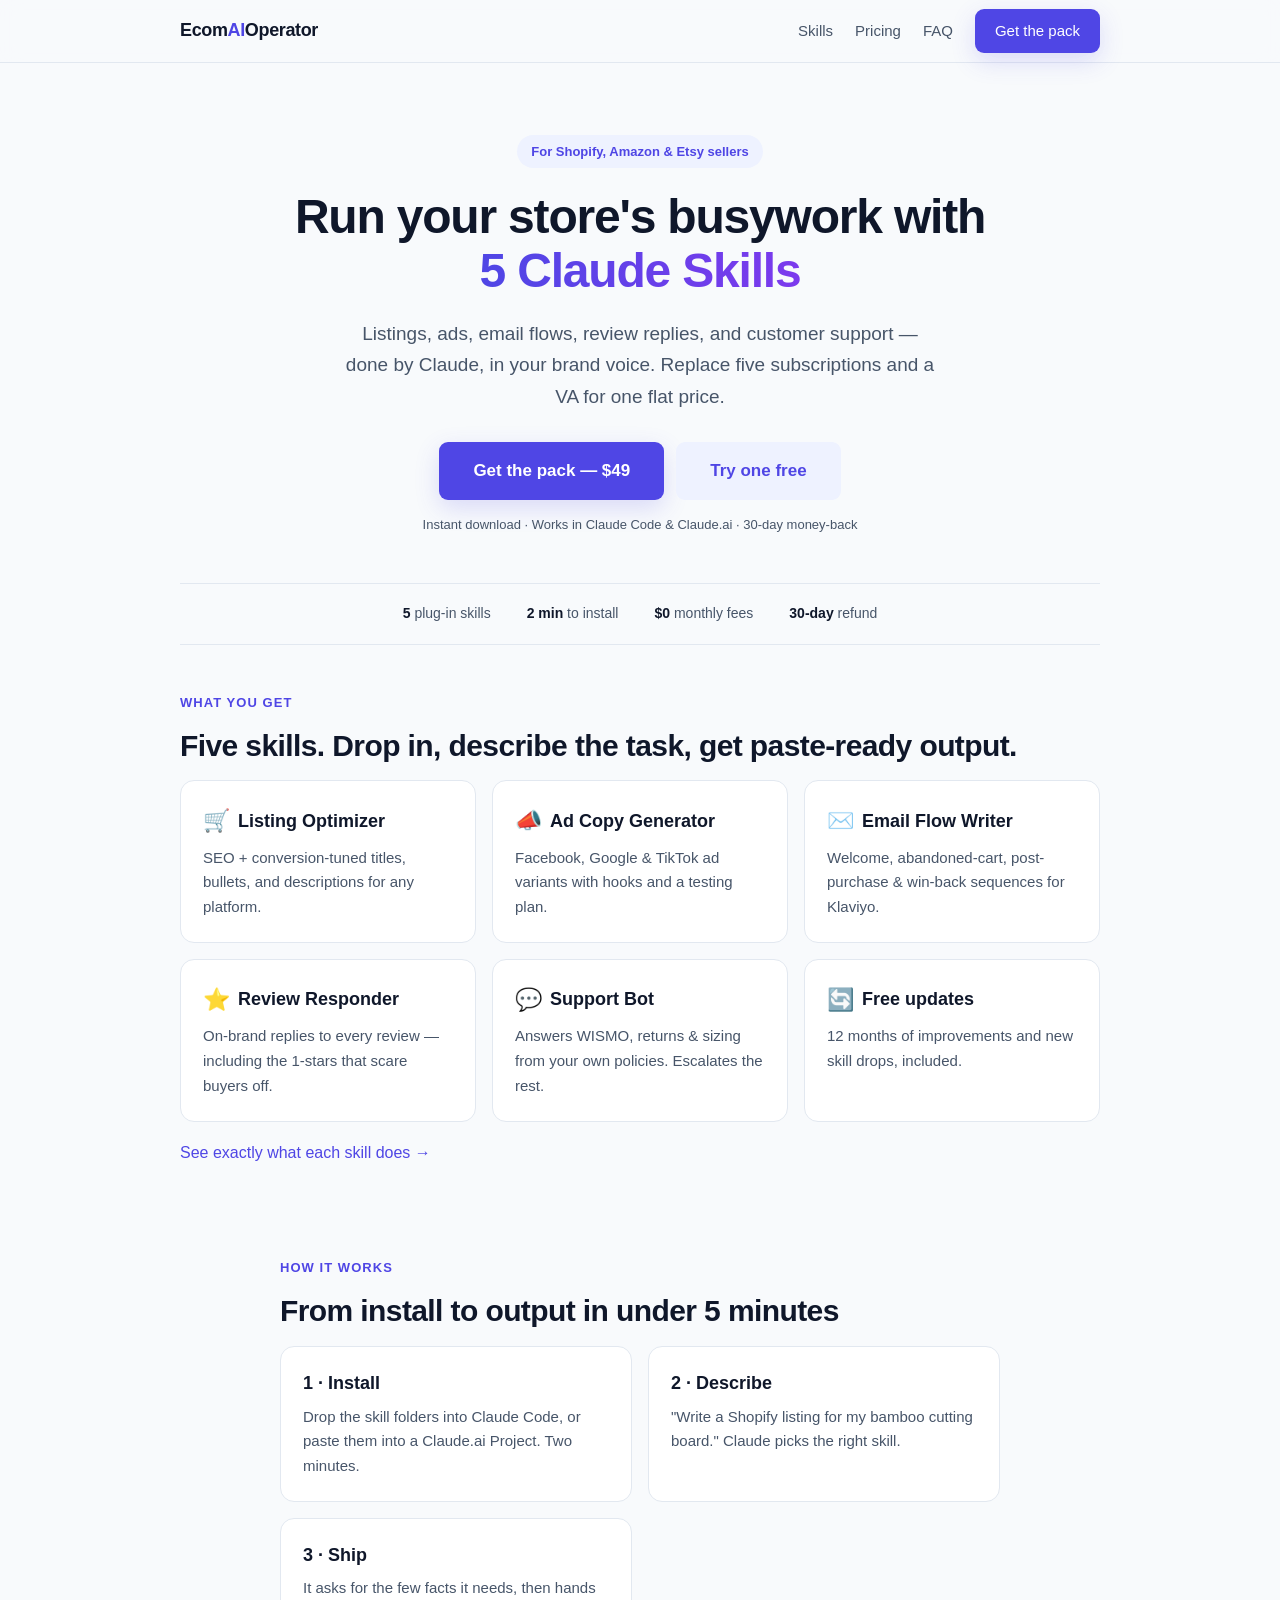
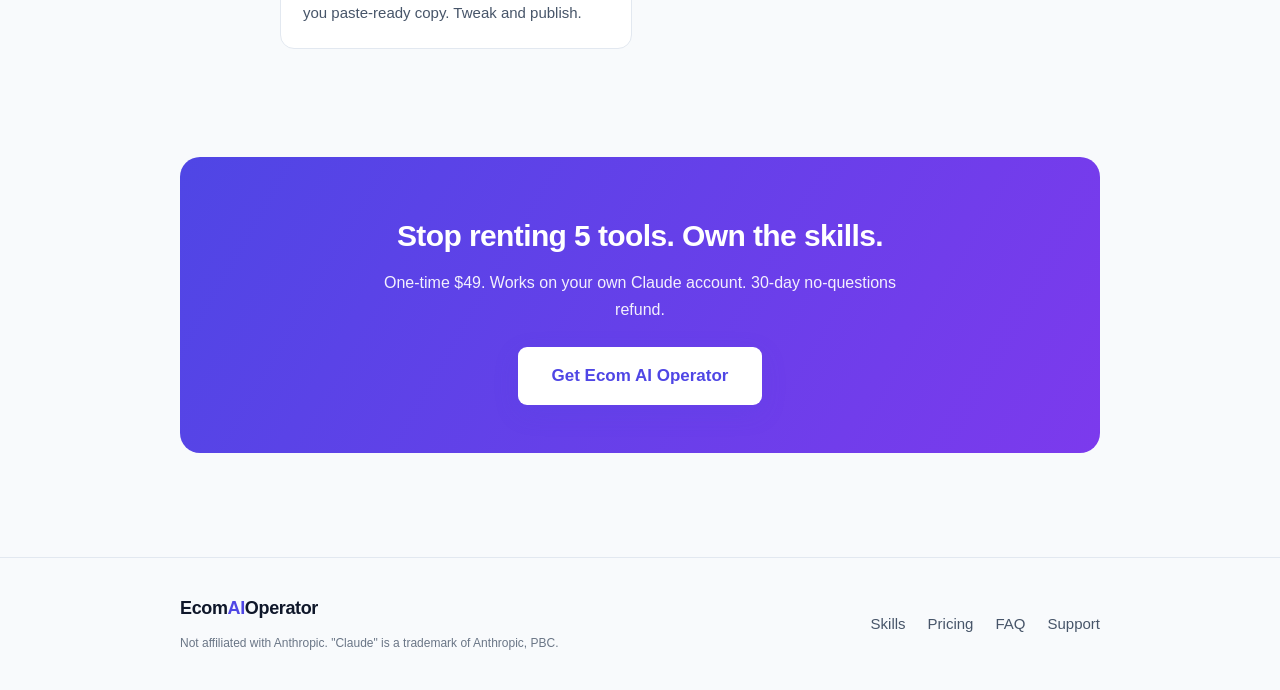
==== index.html @ 42f4090e "Ecom AI Operator marketing site: home, skills, pricing, FAQ, free lead magnet Co-Authored-By: Claude" ====
<!DOCTYPE html>
<html lang="en">
<head>
<meta charset="utf-8">
<meta name="viewport" content="width=device-width, initial-scale=1">
<title>Ecom AI Operator — 5 Claude Skills That Run Your Store</title>
<meta name="description" content="Drop-in Claude Skills for ecommerce: product listings, ads, email flows, review replies, and customer support. Replace 5 tools and a VA for one flat price.">
<meta property="og:title" content="Ecom AI Operator — 5 Claude Skills That Run Your Store">
<meta property="og:description" content="Replace 5 ecommerce tools and a VA with 5 plug-in Claude Skills. One-time $49.">
<meta property="og:type" content="website">
<link rel="stylesheet" href="assets/style.css">
</head>
<body>

<nav><div class="wrap">
  <a class="logo" href="index.html">Ecom<span>AI</span>Operator</a>
  <div class="navlinks">
    <a href="skills.html">Skills</a>
    <a href="pricing.html">Pricing</a>
    <a href="faq.html">FAQ</a>
    <a class="btn" href="pricing.html">Get the pack</a>
  </div>
</div></nav>

<header class="hero"><div class="wrap narrow">
  <span class="badge">For Shopify, Amazon &amp; Etsy sellers</span>
  <h1>Run your store's busywork with <span class="grad">5 Claude Skills</span></h1>
  <p class="sub">Listings, ads, email flows, review replies, and customer support — done by Claude, in your brand voice. Replace five subscriptions and a VA for one flat price.</p>
  <div class="cta-row">
    <a class="btn lg" href="pricing.html">Get the pack — $49</a>
    <a class="btn lg ghost" href="free.html">Try one free</a>
  </div>
  <div class="micro">Instant download · Works in Claude Code &amp; Claude.ai · 30-day money-back</div>
</div></header>

<div class="wrap">
  <div class="strip">
    <span><b>5</b> plug-in skills</span>
    <span><b>2 min</b> to install</span>
    <span><b>$0</b> monthly fees</span>
    <span><b>30-day</b> refund</span>
  </div>
</div>

<section><div class="wrap">
  <span class="eyebrow">What you get</span>
  <h2>Five skills. Drop in, describe the task, get paste-ready output.</h2>
  <div class="grid">
    <div class="card"><h3><span class="emoji">🛒</span> Listing Optimizer</h3><p>SEO + conversion-tuned titles, bullets, and descriptions for any platform.</p></div>
    <div class="card"><h3><span class="emoji">📣</span> Ad Copy Generator</h3><p>Facebook, Google &amp; TikTok ad variants with hooks and a testing plan.</p></div>
    <div class="card"><h3><span class="emoji">✉️</span> Email Flow Writer</h3><p>Welcome, abandoned-cart, post-purchase &amp; win-back sequences for Klaviyo.</p></div>
    <div class="card"><h3><span class="emoji">⭐</span> Review Responder</h3><p>On-brand replies to every review — including the 1-stars that scare buyers off.</p></div>
    <div class="card"><h3><span class="emoji">💬</span> Support Bot</h3><p>Answers WISMO, returns &amp; sizing from your own policies. Escalates the rest.</p></div>
    <div class="card"><h3><span class="emoji">🔄</span> Free updates</h3><p>12 months of improvements and new skill drops, included.</p></div>
  </div>
  <p style="margin-top:18px"><a href="skills.html">See exactly what each skill does →</a></p>
</div></section>

<section><div class="wrap narrow">
  <span class="eyebrow">How it works</span>
  <h2>From install to output in under 5 minutes</h2>
  <div class="grid">
    <div class="card"><h3>1 · Install</h3><p>Drop the skill folders into Claude Code, or paste them into a Claude.ai Project. Two minutes.</p></div>
    <div class="card"><h3>2 · Describe</h3><p>"Write a Shopify listing for my bamboo cutting board." Claude picks the right skill.</p></div>
    <div class="card"><h3>3 · Ship</h3><p>It asks for the few facts it needs, then hands you paste-ready copy. Tweak and publish.</p></div>
  </div>
</div></section>

<section><div class="wrap">
  <div class="band">
    <h2>Stop renting 5 tools. Own the skills.</h2>
    <p>One-time $49. Works on your own Claude account. 30-day no-questions refund.</p>
    <a class="btn lg" href="pricing.html">Get Ecom AI Operator</a>
  </div>
</div></section>

<footer><div class="wrap">
  <div>
    <div class="logo">Ecom<span>AI</span>Operator</div>
    <div class="fine">Not affiliated with Anthropic. "Claude" is a trademark of Anthropic, PBC.</div>
  </div>
  <div class="navlinks">
    <a href="skills.html">Skills</a>
    <a href="pricing.html">Pricing</a>
    <a href="faq.html">FAQ</a>
    <a href="mailto:REPLACE_WITH_CONTACT_EMAIL">Support</a>
  </div>
</div></footer>

</body>
</html>
---- assets/style.css ----
:root{
  --ink:#0f172a;--sub:#475569;--brand:#4f46e5;--brand-2:#7c3aed;
  --bg:#f8fafc;--card:#fff;--line:#e2e8f0;--ok:#16a34a;
  --shadow:0 8px 24px rgba(79,70,229,.18);
}
*{box-sizing:border-box;margin:0;padding:0}
html{scroll-behavior:smooth}
body{font:16px/1.65 -apple-system,Segoe UI,Roboto,Helvetica,Arial,sans-serif;color:var(--ink);background:var(--bg)}
a{color:var(--brand);text-decoration:none}
.wrap{max-width:960px;margin:0 auto;padding:0 20px}
.narrow{max-width:760px}

/* nav */
nav{position:sticky;top:0;z-index:50;background:rgba(248,250,252,.85);backdrop-filter:blur(10px);border-bottom:1px solid var(--line)}
nav .wrap{display:flex;align-items:center;justify-content:space-between;height:62px}
.logo{font-weight:700;font-size:18px;letter-spacing:-.02em;color:var(--ink)}
.logo span{color:var(--brand)}
.navlinks{display:flex;gap:22px;align-items:center}
.navlinks a{color:var(--sub);font-weight:500;font-size:15px}
.navlinks a:hover{color:var(--ink)}
.btn{display:inline-block;background:var(--brand);color:#fff!important;font-weight:600;padding:10px 20px;border-radius:9px;box-shadow:var(--shadow)}
.btn:hover{background:var(--brand-2)}
.btn.lg{font-size:17px;padding:15px 34px}
.btn.ghost{background:#eef2ff;color:var(--brand)!important;box-shadow:none}

/* hero */
header.hero{text-align:center;padding:72px 0 48px}
.badge{display:inline-block;background:#eef2ff;color:var(--brand);font-weight:600;font-size:13px;padding:6px 14px;border-radius:999px;margin-bottom:22px}
h1{font-size:clamp(32px,6vw,48px);line-height:1.12;letter-spacing:-.025em}
h1 .grad{background:linear-gradient(90deg,var(--brand),var(--brand-2));-webkit-background-clip:text;background-clip:text;color:transparent}
.sub{font-size:19px;color:var(--sub);margin:20px auto 0;max-width:600px}
.micro{font-size:13px;color:var(--sub);margin-top:14px}
.cta-row{margin-top:30px;display:flex;gap:12px;justify-content:center;flex-wrap:wrap}

/* sections */
section{padding:44px 0}
.eyebrow{color:var(--brand);font-weight:700;font-size:13px;text-transform:uppercase;letter-spacing:.08em}
h2{font-size:30px;margin:6px 0 10px;letter-spacing:-.02em}
.lead{color:var(--sub);margin-bottom:26px;font-size:17px}

/* cards */
.grid{display:grid;grid-template-columns:repeat(auto-fit,minmax(260px,1fr));gap:16px}
.card{background:var(--card);border:1px solid var(--line);border-radius:14px;padding:22px}
.card h3{font-size:18px;display:flex;align-items:center;gap:8px}
.card p{color:var(--sub);font-size:15px;margin-top:6px}
.card .emoji{font-size:22px}

/* stats / logos strip */
.strip{display:flex;gap:36px;justify-content:center;flex-wrap:wrap;color:var(--sub);font-size:14px;padding:18px 0;border-top:1px solid var(--line);border-bottom:1px solid var(--line)}
.strip b{color:var(--ink)}

/* pricing */
.tiers{display:grid;grid-template-columns:repeat(auto-fit,minmax(260px,1fr));gap:18px;align-items:stretch}
.tier{background:var(--card);border:1px solid var(--line);border-radius:16px;padding:28px;display:flex;flex-direction:column}
.tier.feat{border:2px solid var(--brand);box-shadow:var(--shadow)}
.tier .name{font-weight:700;font-size:15px;text-transform:uppercase;letter-spacing:.05em;color:var(--brand)}
.tier .num{font-size:42px;font-weight:700;margin:8px 0}
.tier .num small{font-size:16px;color:var(--sub);font-weight:500}
.tier ul{list-style:none;margin:16px 0 22px}
.tier li{padding:6px 0 6px 26px;position:relative;color:var(--sub);font-size:15px}
.tier li:before{content:"✓";position:absolute;left:0;color:var(--ok);font-weight:700}
.tier .btn{margin-top:auto;text-align:center}

/* faq */
details{background:var(--card);border:1px solid var(--line);border-radius:11px;padding:16px 20px;margin-bottom:10px}
summary{font-weight:600;cursor:pointer;list-style:none}
summary::-webkit-details-marker{display:none}
summary:after{content:"+";float:right;color:var(--brand);font-weight:700}
details[open] summary:after{content:"–"}
details p{color:var(--sub);margin-top:10px}

/* form */
.form{background:var(--card);border:1px solid var(--line);border-radius:16px;padding:28px;max-width:460px;margin:0 auto}
.form input{width:100%;padding:13px 15px;border:1px solid var(--line);border-radius:9px;font-size:16px;margin-bottom:12px}
.form button{width:100%;border:0;cursor:pointer}

/* cta band */
.band{background:linear-gradient(120deg,var(--brand),var(--brand-2));color:#fff;border-radius:20px;padding:48px 32px;text-align:center;margin:20px 0}
.band h2{color:#fff}
.band p{opacity:.92;max-width:520px;margin:8px auto 24px}
.band .btn{background:#fff;color:var(--brand)!important}

/* footer */
footer{border-top:1px solid var(--line);color:var(--sub);font-size:14px;padding:36px 0;margin-top:40px}
footer .wrap{display:flex;justify-content:space-between;flex-wrap:wrap;gap:16px}
footer a{color:var(--sub)}
.fine{font-size:12px;opacity:.8;margin-top:10px}
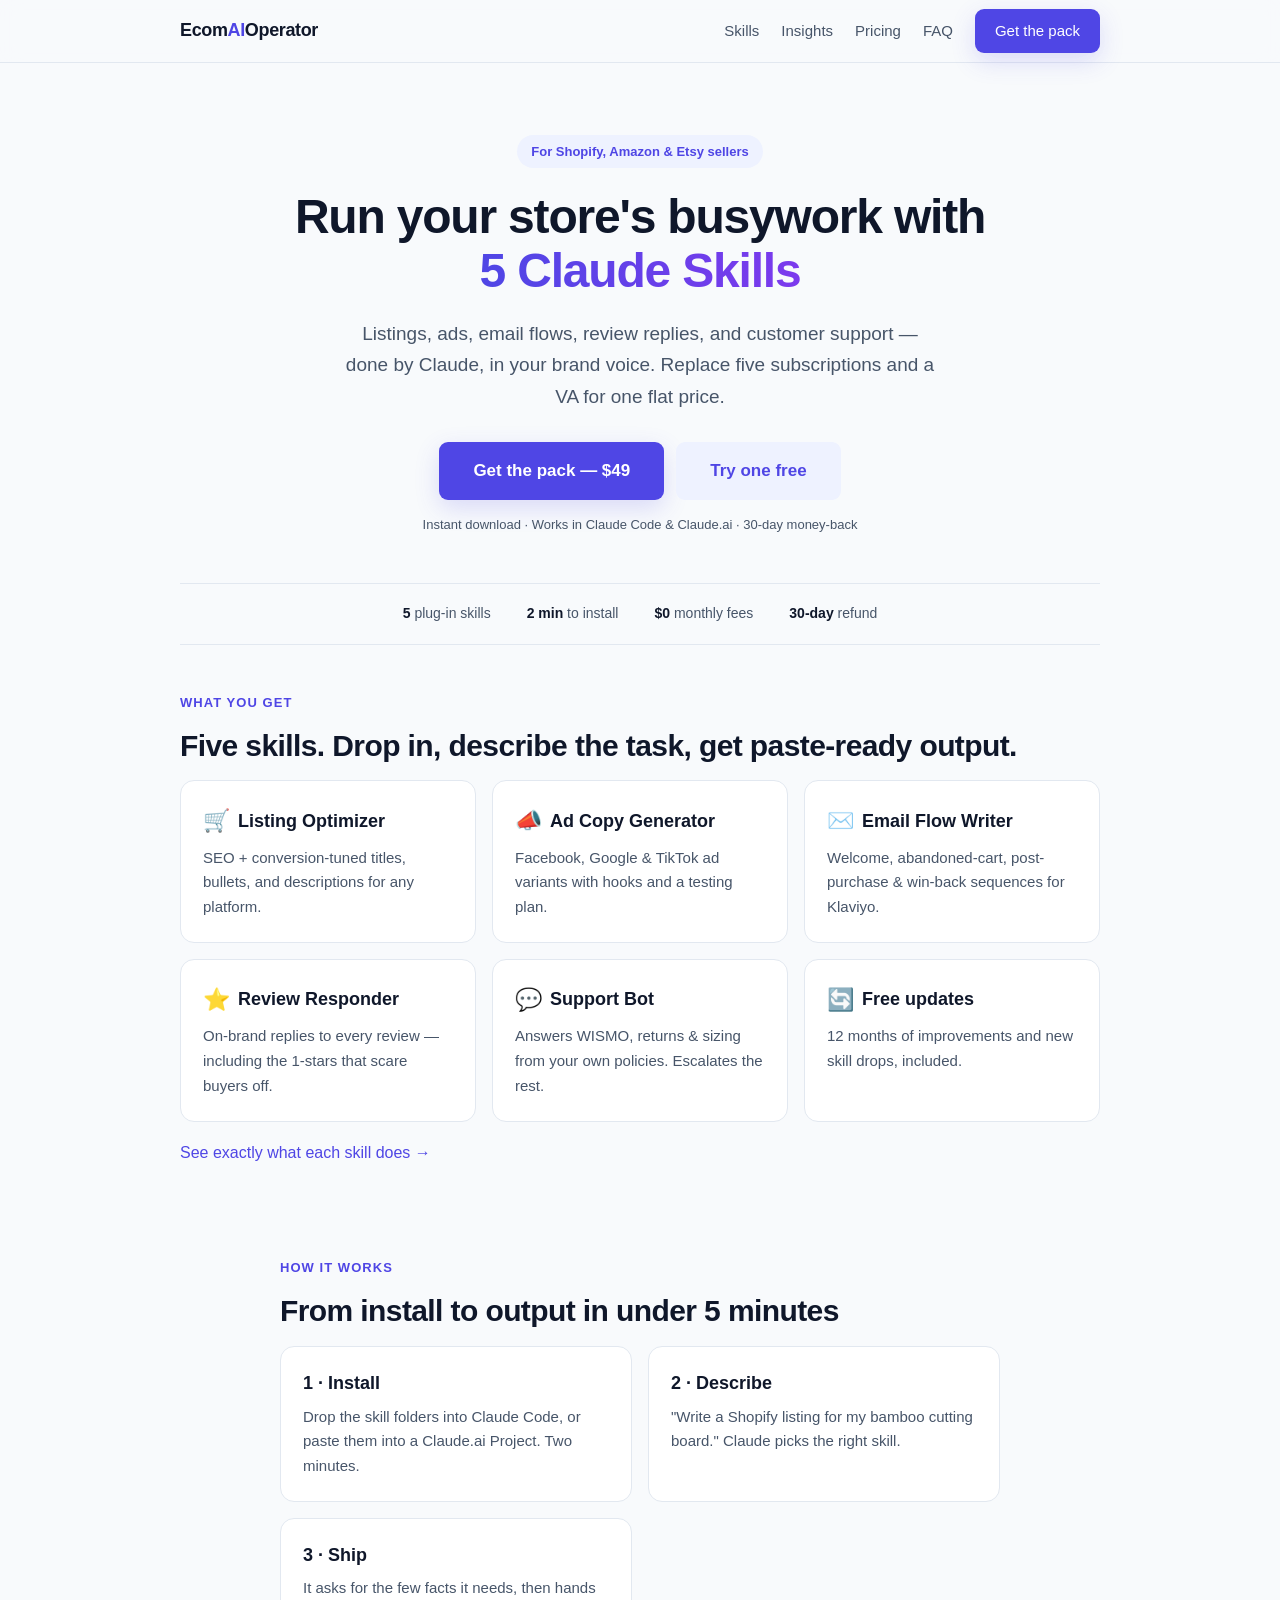
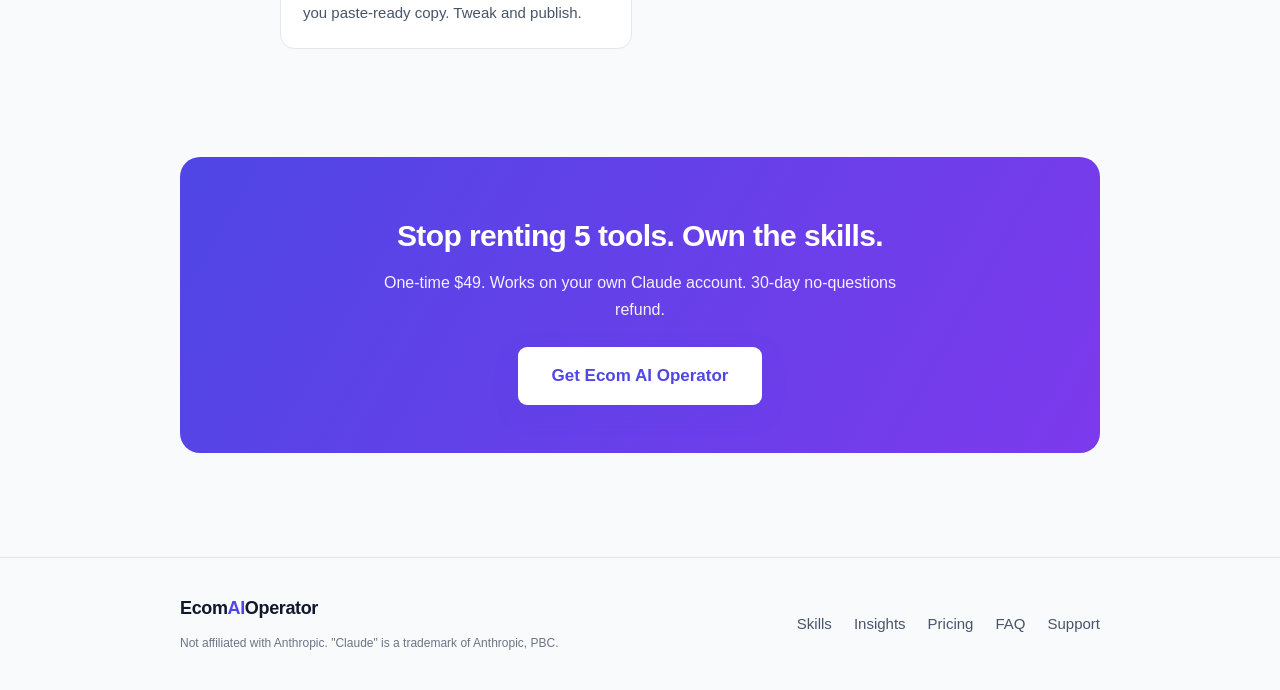
==== commit 9796df57: "Add Insights page: ecommerce conversion benchmarks + lever mapping; link in nav/footer Co-Authored-B" ====
--- a/index.html
+++ b/index.html
@@ -16,6 +16,7 @@
   <a class="logo" href="index.html">Ecom<span>AI</span>Operator</a>
   <div class="navlinks">
     <a href="skills.html">Skills</a>
+    <a href="insights.html">Insights</a>
     <a href="pricing.html">Pricing</a>
     <a href="faq.html">FAQ</a>
     <a class="btn" href="pricing.html">Get the pack</a>
@@ -81,6 +82,7 @@
   </div>
   <div class="navlinks">
     <a href="skills.html">Skills</a>
+    <a href="insights.html">Insights</a>
     <a href="pricing.html">Pricing</a>
     <a href="faq.html">FAQ</a>
     <a href="mailto:REPLACE_WITH_CONTACT_EMAIL">Support</a>
